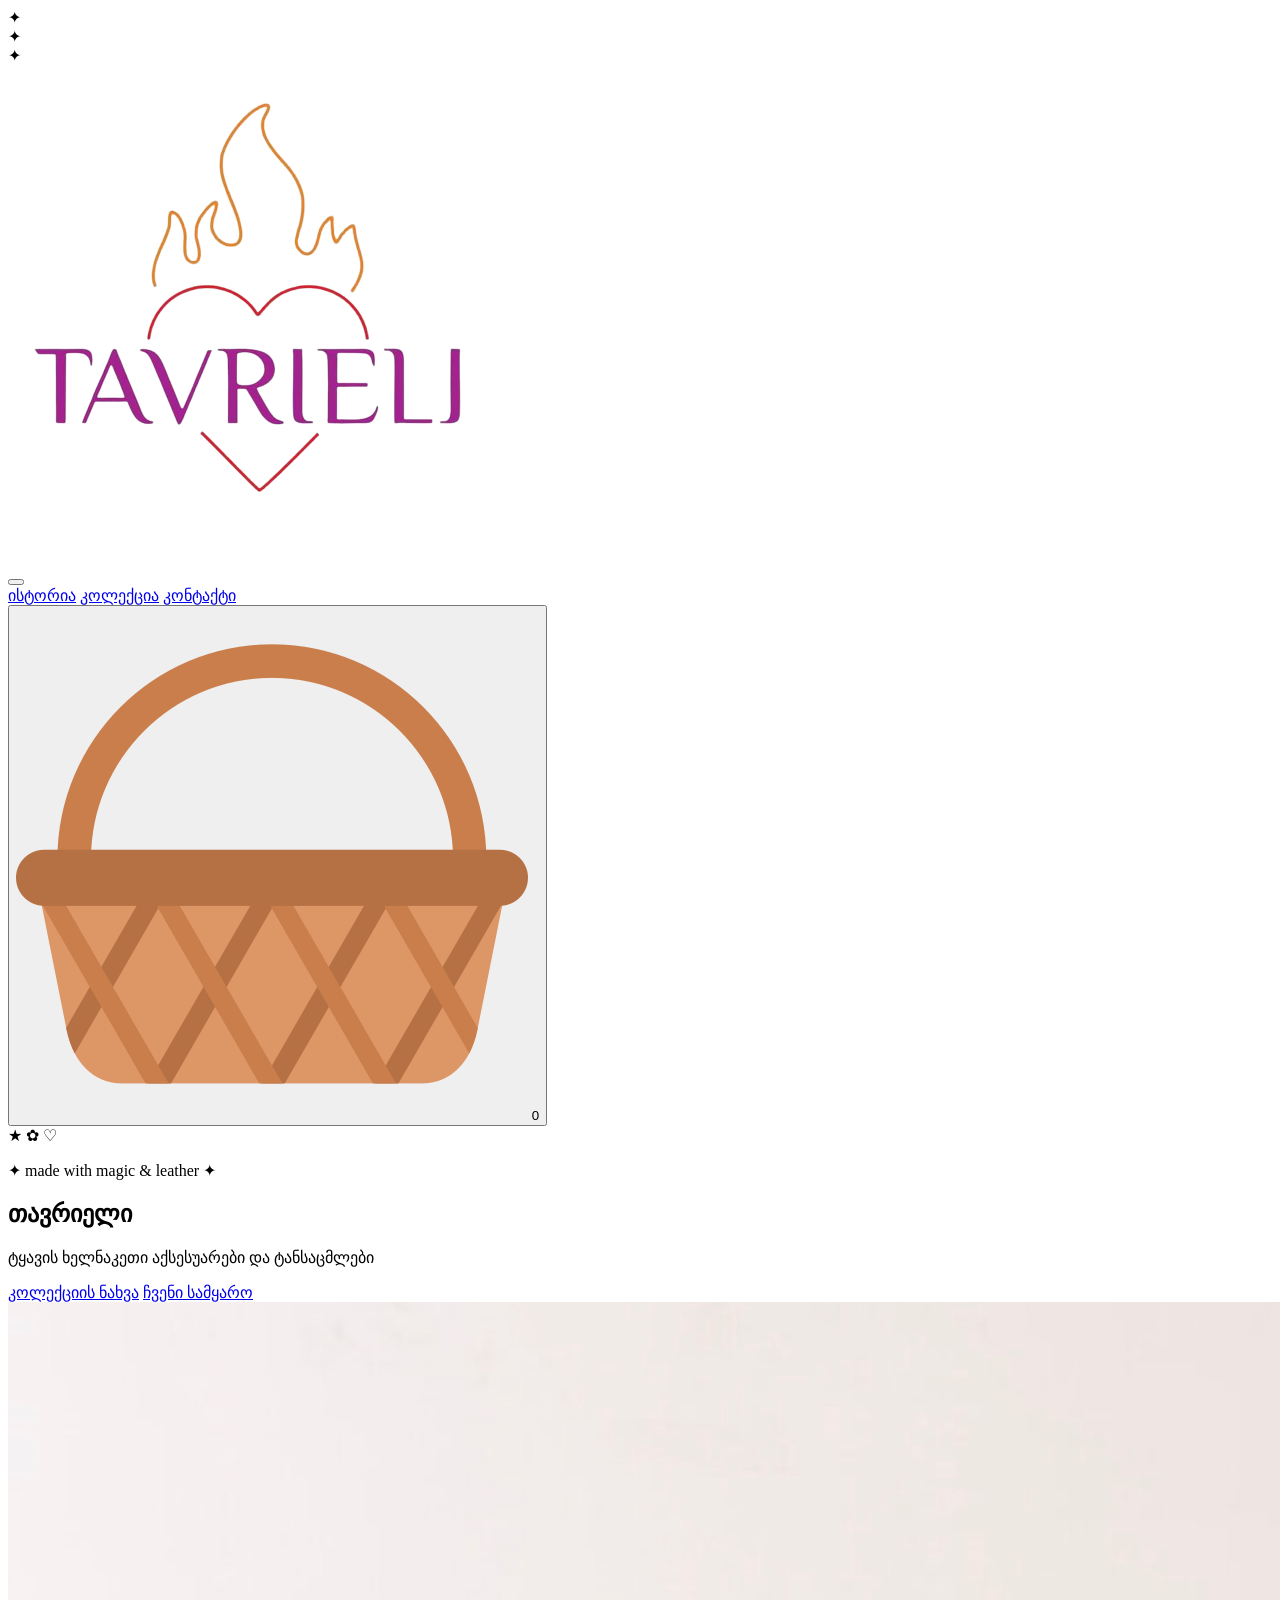
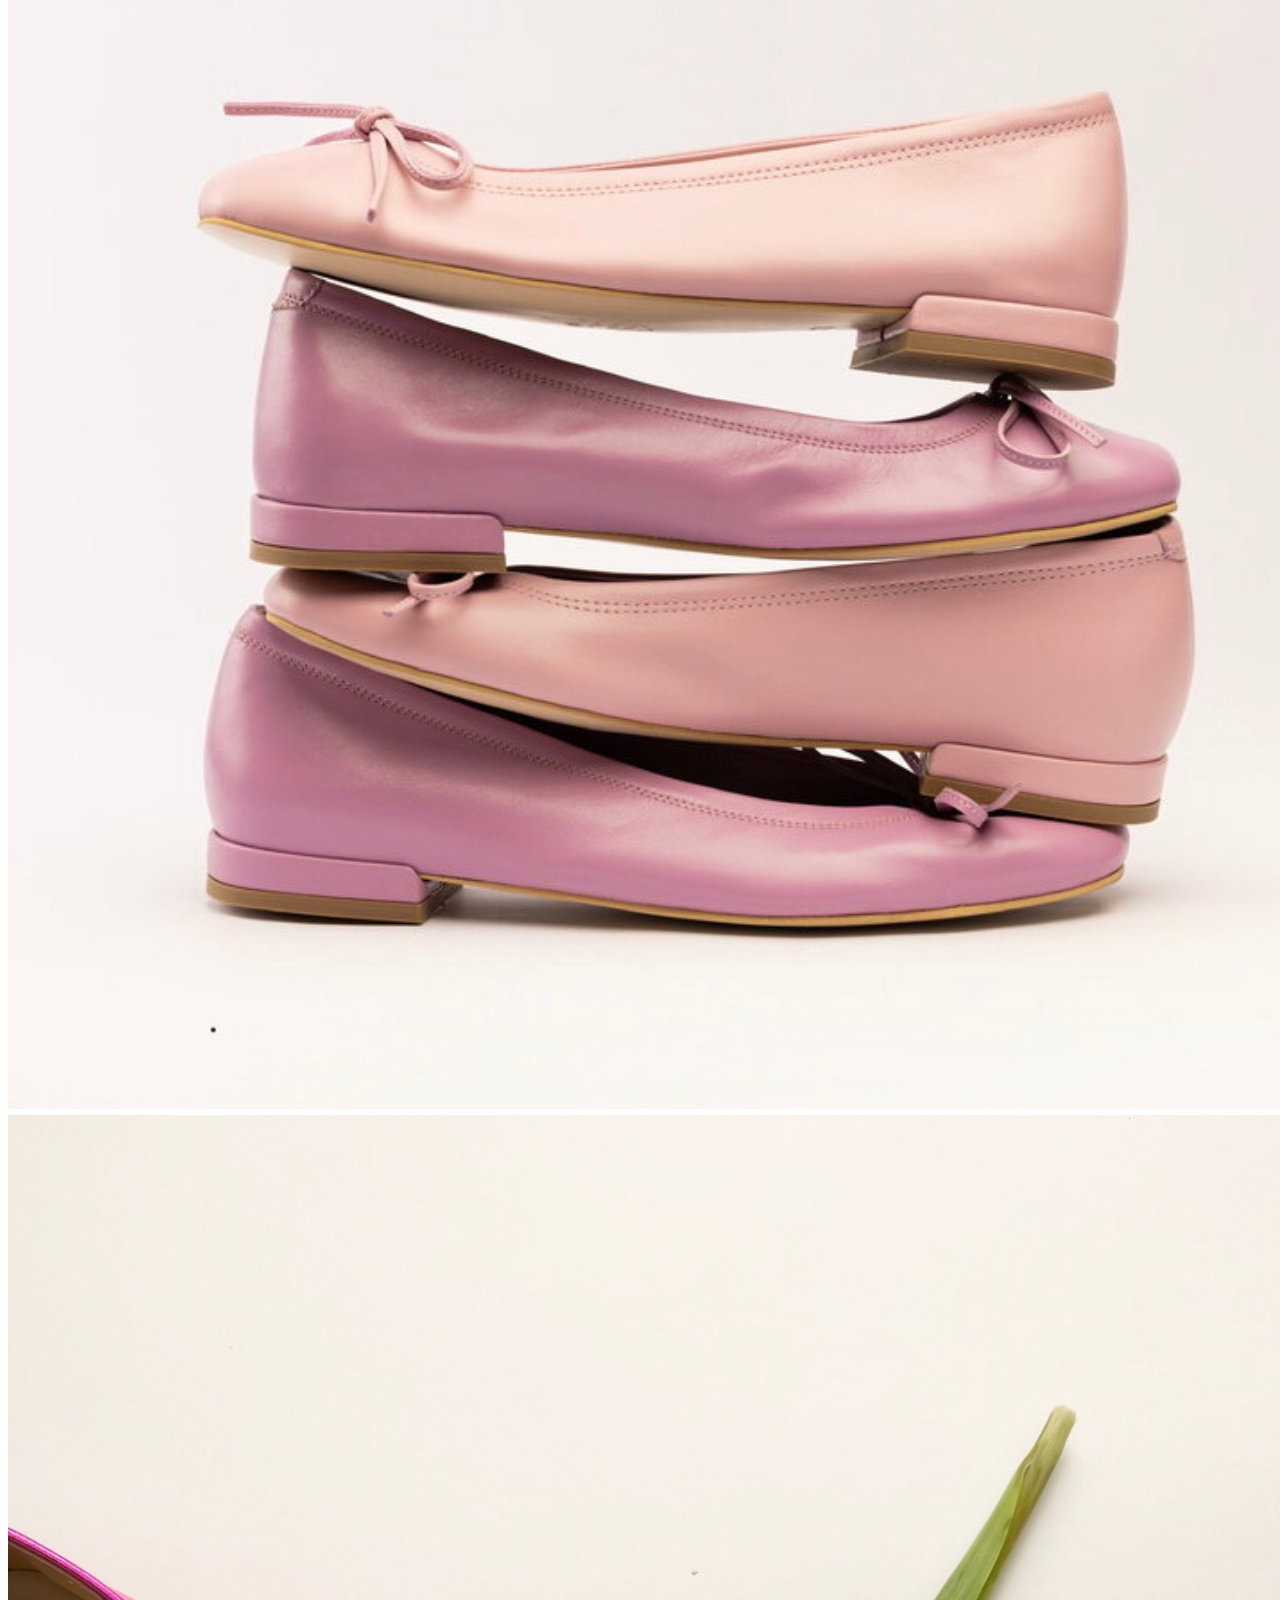
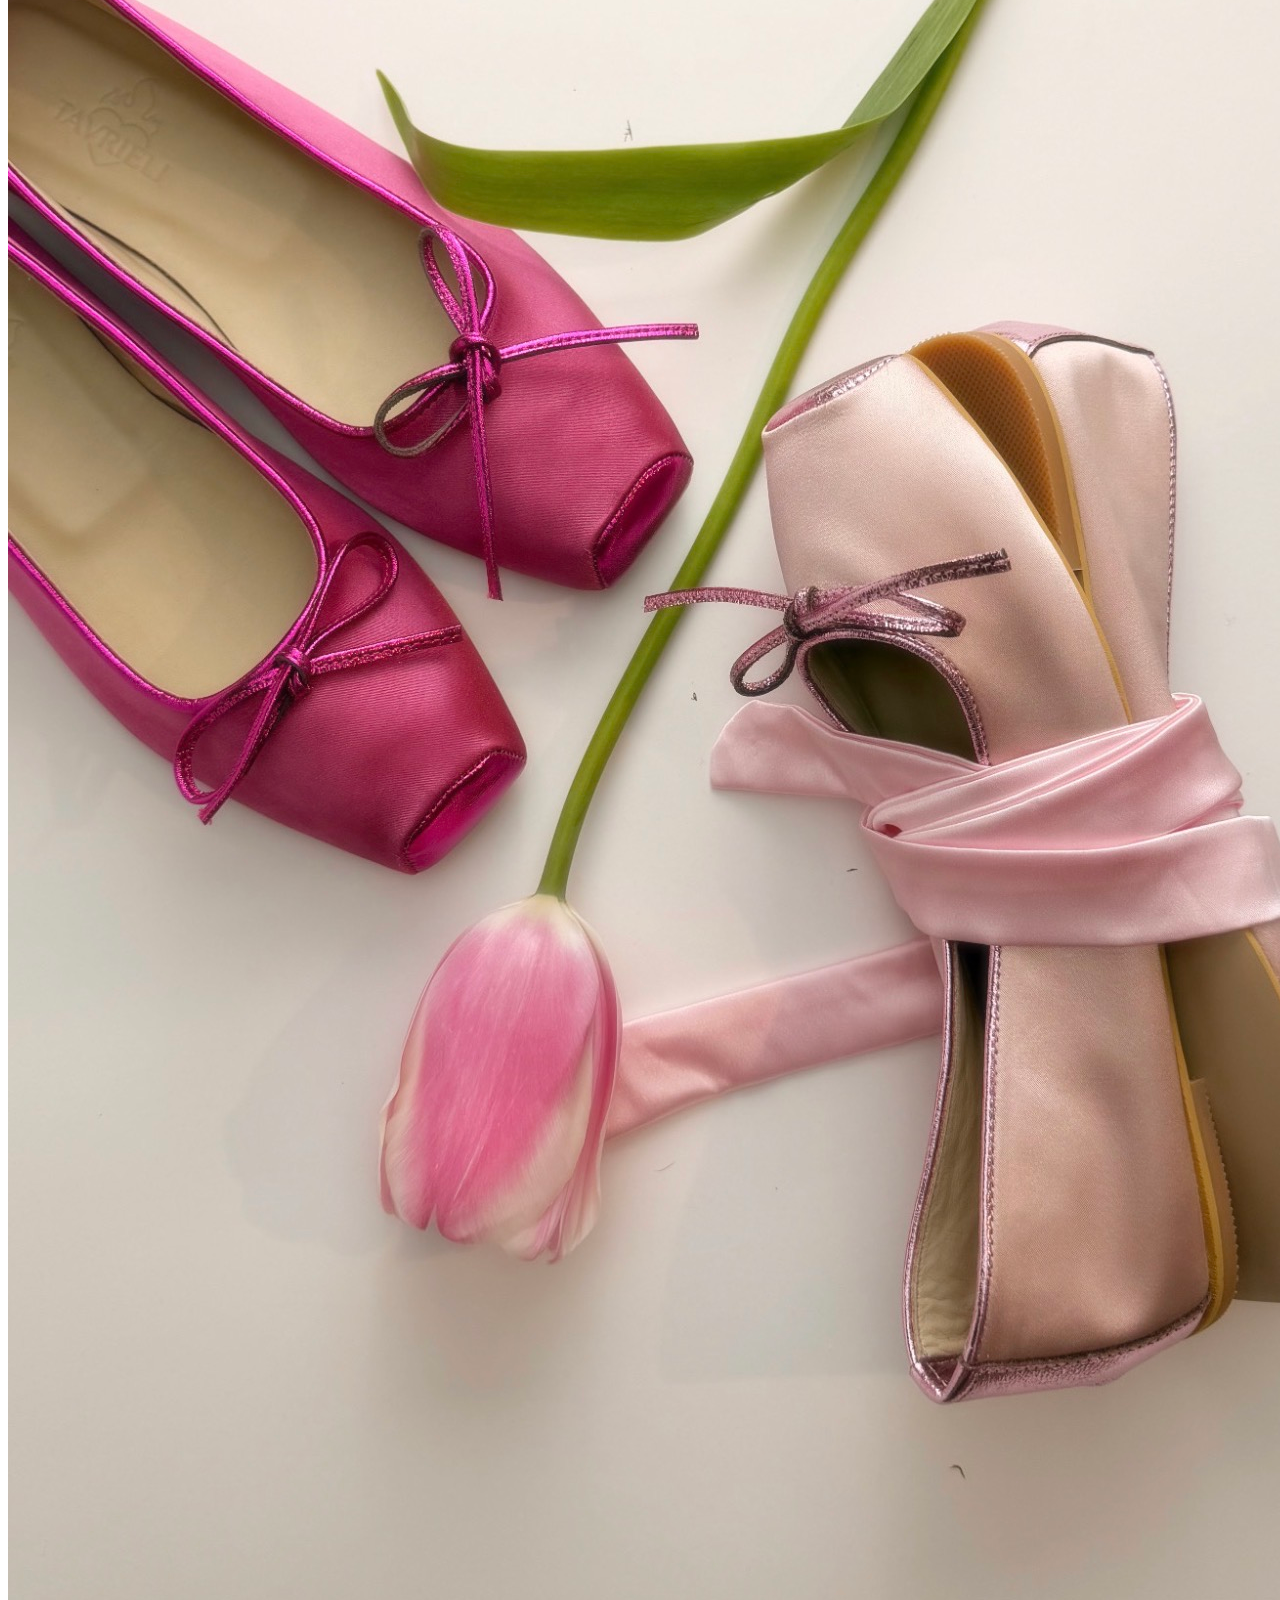
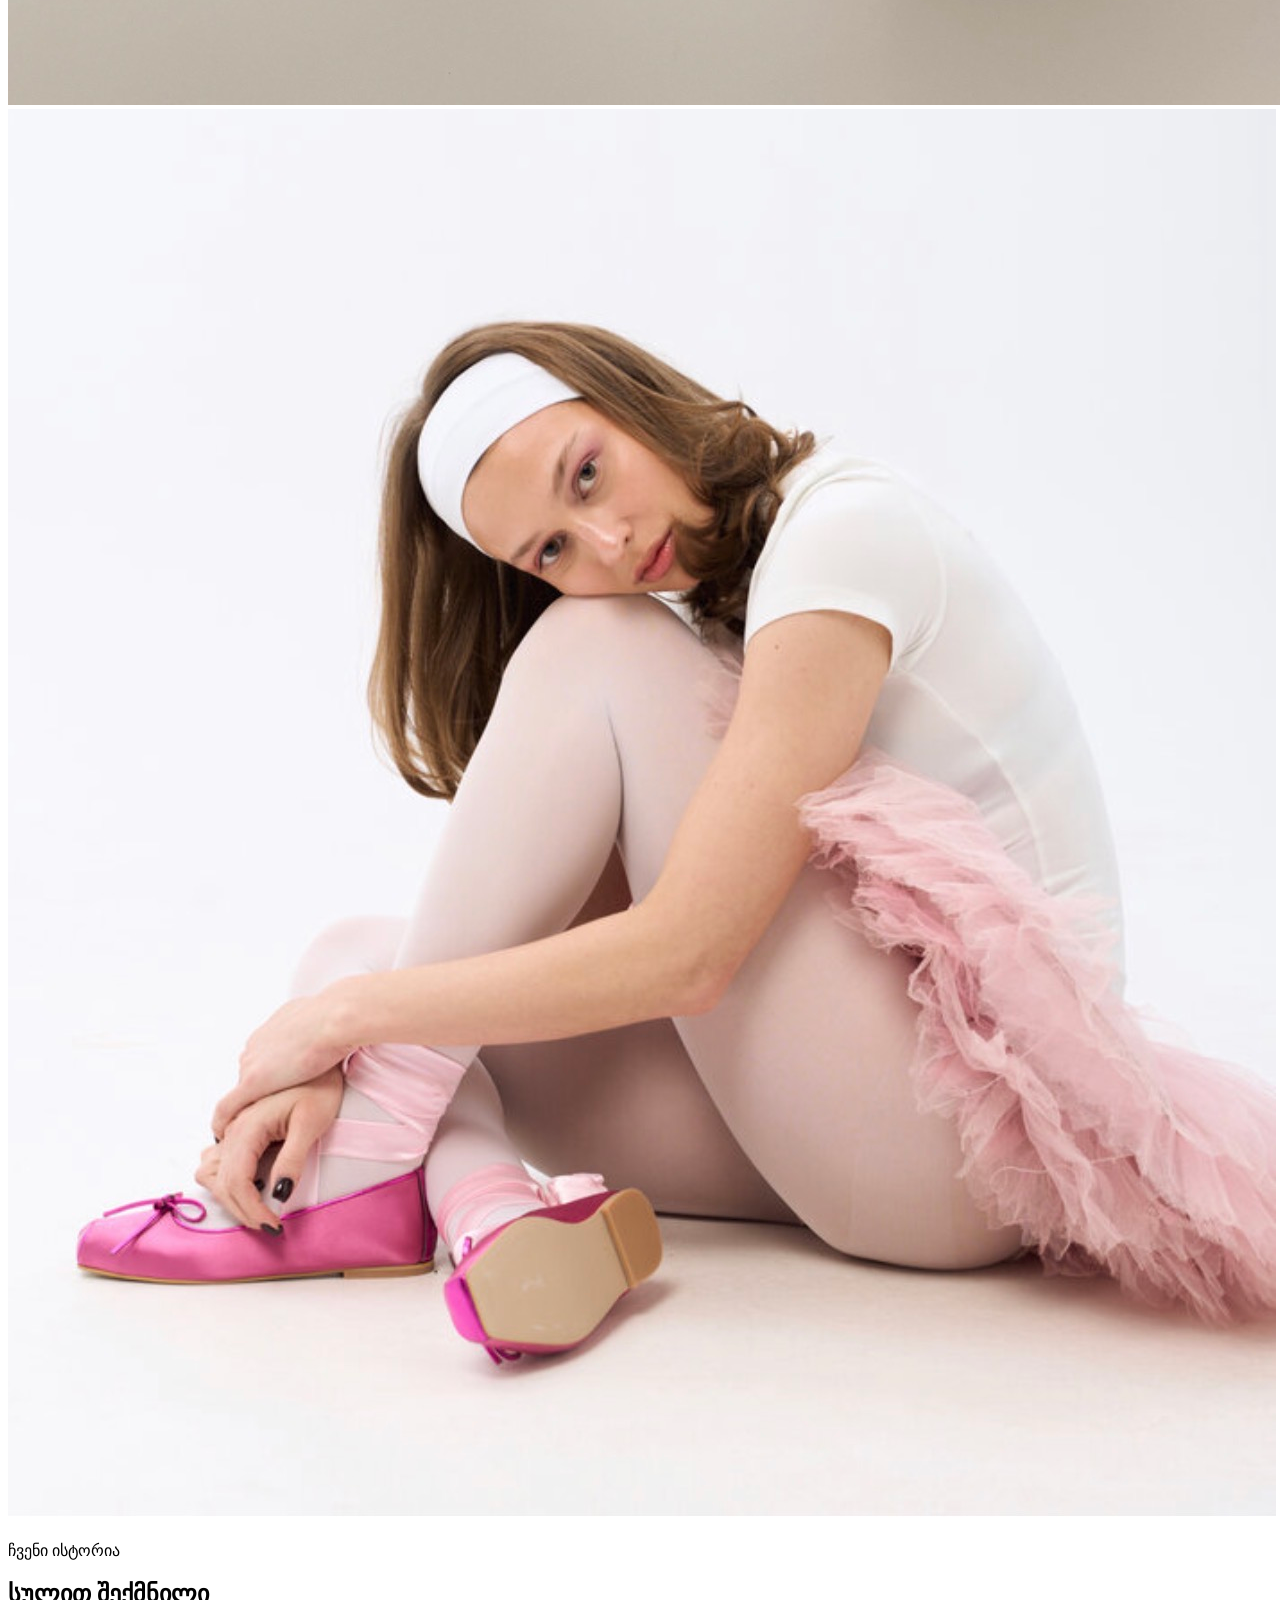
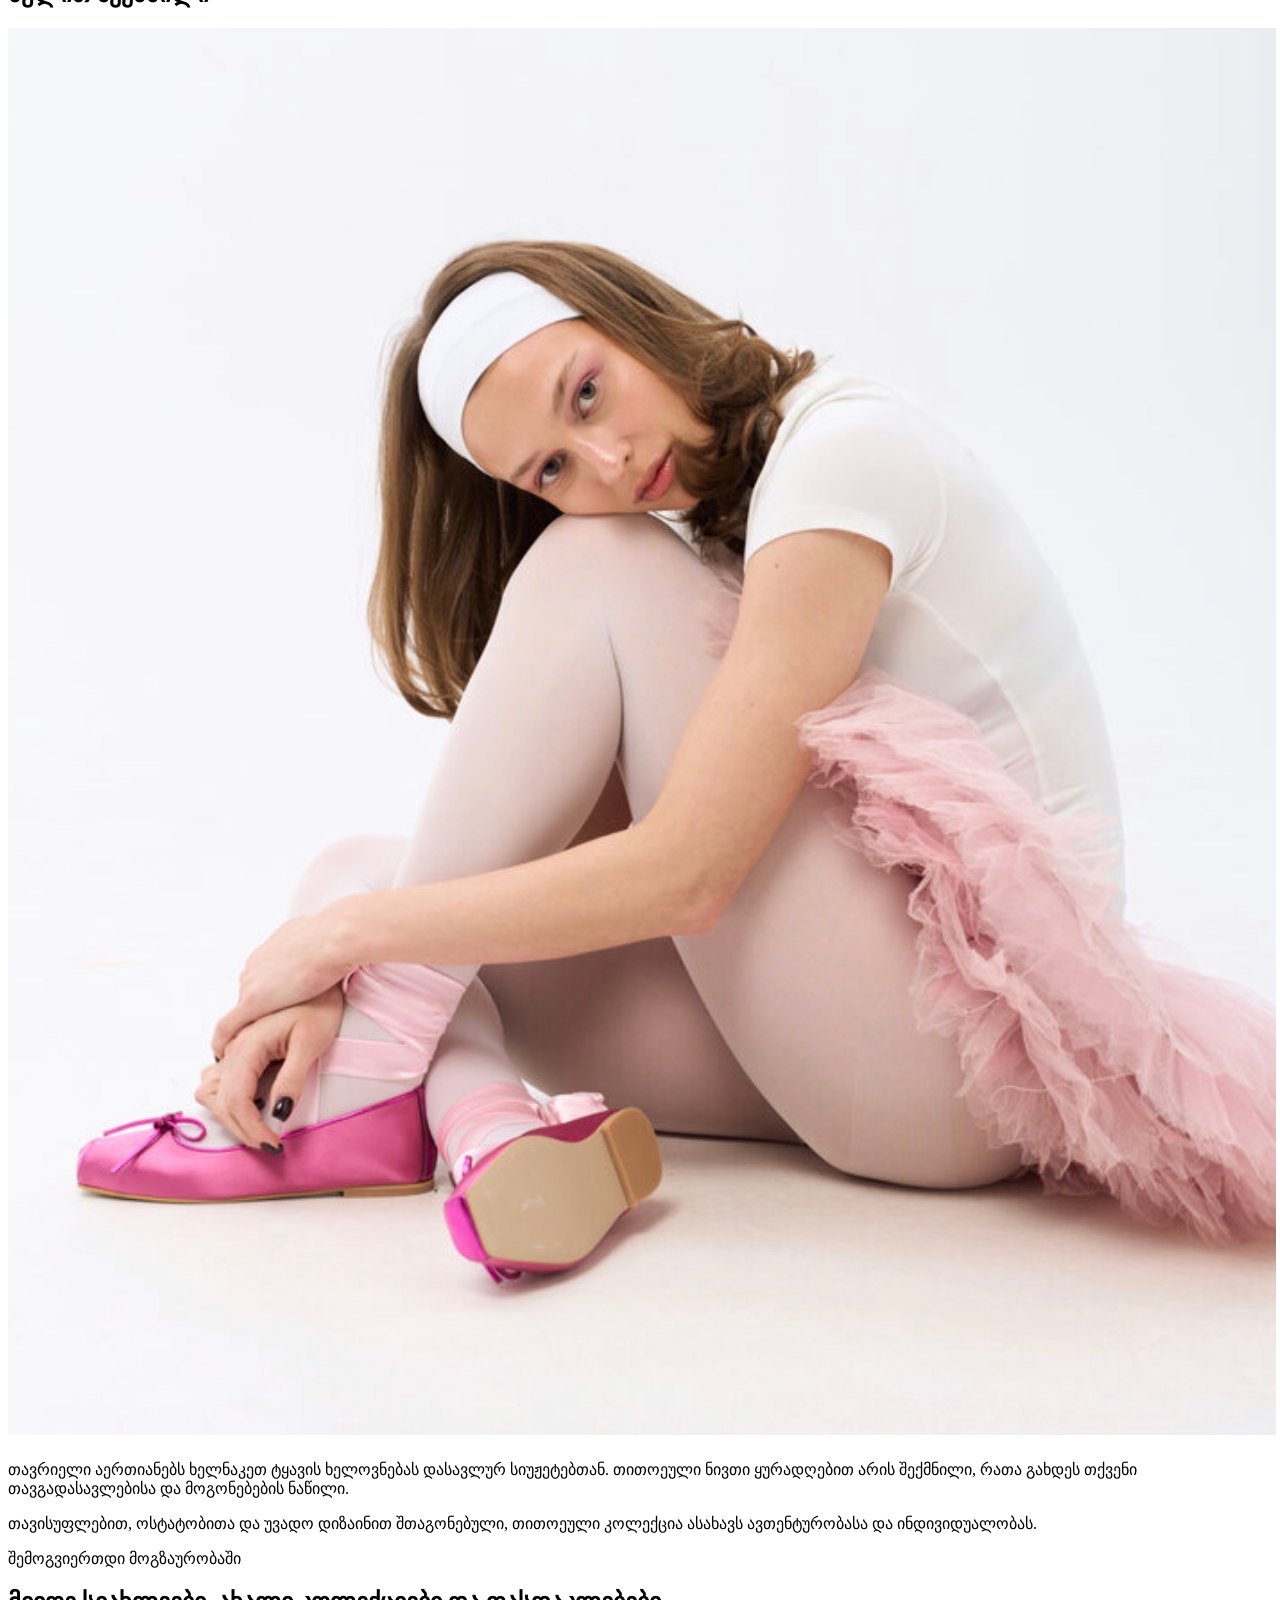
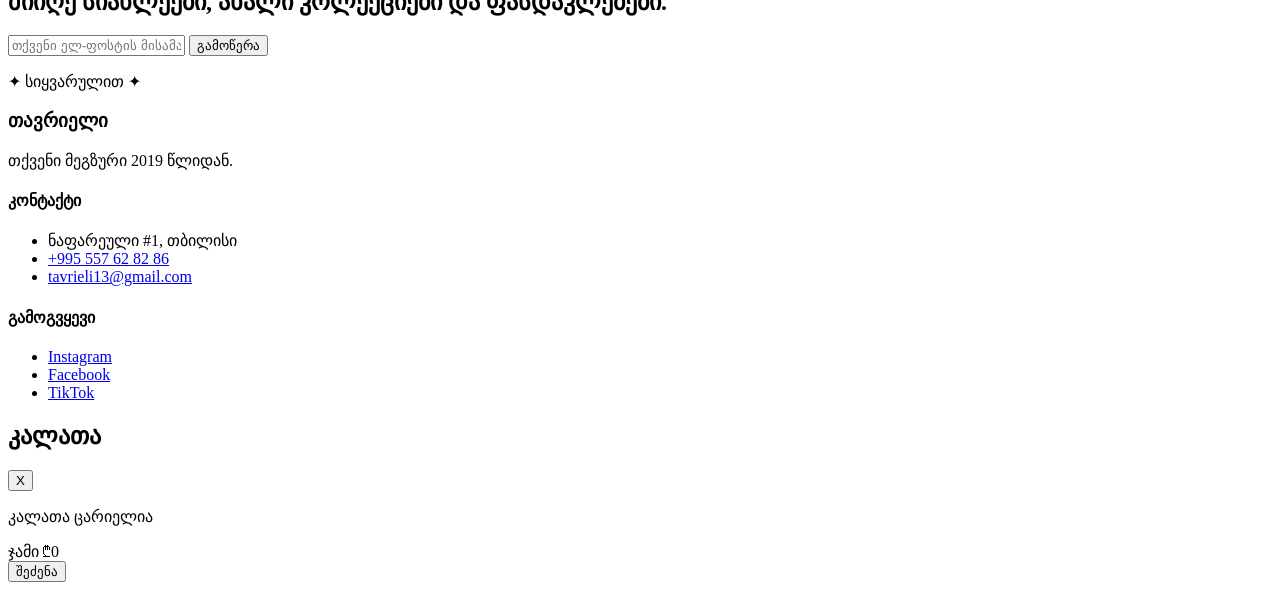
==== HTML/index.html @ 0505aa81 "Rename index.html to HTML/index.html" ====
<!DOCTYPE html>
<html lang="ka">
<head>
    <meta charset="UTF-8"/>
    <meta name="viewport" content="width=device-width, initial-scale=1.0"/>
    <title>თავრიელი</title>
    <link rel="stylesheet" href="../CSS/style.css">
</head>

<body>
    <div class="floating-star star-1">✦</div>
    <div class="floating-star star-2">✦</div>
    <div class="floating-star star-3">✦</div>

    <header class="header">
         <div class="logo">
            <img src="../pictures/NDbq1fzKwtmNLoBOyUaHJtBnSU8gYW.png" >
        </div>

        <div class="nav-group">
            <button id="burgerisGilaki" class="burgerisGilaki"  aria-label="მენიუ">
                <span></span>
                <span></span>
                <span></span>
            </button>

            <nav class="nav" id="mainNav">
                <a href="#story">ისტორია</a>
                <a href="../HTML/collection.html">კოლექცია</a>
                <a href="#contact">კონტაქტი</a>
            </nav>

            <button class="kalatisGilaki" id="kalatisGilaki" aria-label="კალათა">
                <img src="../pictures/basket.png" alt="">
                <span class="kalatisRaodenoba" id="kalatisRaodenoba">0</span>
            </button>
        </div>
    </header>

    <section class="hero">
        <div class="hero-decoration">
            <span>★</span>
            <span>✿</span>
            <span>♡</span>
        </div>
        
        <div class="hero-content">
            <p class="hero-script">✦ made with magic & leather ✦</p>
            <h1>თავრიელი</h1>
            <p class="hero-text">ტყავის ხელნაკეთი აქსესუარები და ტანსაცმლები</p>

        <div class="hero-buttons">
        <a href="../HTML/collection.html" class="mTavariGilaki">კოლექციის ნახვა</a>
        <a href="#story" class="damatebitiGilaki">ჩვენი სამყარო</a>
     </div>
</div>

        <div class="hero-images">
            <div class="polaroid polaroid-1">
                <img src="../pictures/IMG_9094.jpeg">
            </div>
            <div class="polaroid polaroid-2">
                <img src="../pictures/IMG_9109.jpeg">
            </div>
            <div class="polaroid polaroid-3">
                <img src="../pictures/IMG_9093.jpeg">
            </div>
        </div>

    </section>

    <section class="story-section" id="story">
         <div class="section-title">
            <p>ჩვენი ისტორია</p>
            <h2>სულით შექმნილი</h2>
        </div>

        <div class="story-grid">
            <div class="story-image">
                <img src="../pictures/IMG_9093.jpeg">
            </div>

            <div class="story-content">
                <p>თავრიელი აერთიანებს ხელნაკეთ ტყავის ხელოვნებას დასავლურ სიუჟეტებთან. თითოეული ნივთი ყურადღებით არის
                    შექმნილი, რათა გახდეს თქვენი თავგადასავლებისა და მოგონებების ნაწილი.
                </p>
                <p>თავისუფლებით, ოსტატობითა და უვადო დიზაინით შთაგონებული, თითოეული კოლექცია ასახავს ავთენტურობასა და ინდივიდუალობას.</p>
            </div>
        </div>

    </section>
    <section id="contact" class="newsletter" >
        <div class="newsletter-content">
            <p>შემოგვიერთდი მოგზაურობაში</p>
            <h2>
                მიიღე სიახლეები, ახალი კოლექციები და ფასდაკლებები.
            </h2>
            <form>
                <input type="email" placeholder="თქვენი ელ-ფოსტის მისამართი">
                <button> გამოწერა </button> </form>
        </div>
    </section>

    <footer class="footer">
         <p class="footer-script">✦ სიყვარულით ✦</p>
         <h3>თავრიელი</h3>
         <p class="footer-tagline"> თქვენი მეგზური 2019 წლიდან.</p>

        <div class="footer-cols">
            <div class="footer-col">
                <h4>კონტაქტი</h4>
                <ul>
                    <li>ნაფარეული #1, თბილისი</li>
                    <li><a href="tel:+995557628286">+995 557 62 82 86</a></li>
                    <li><a href="mailto:tavrieli13@gmail.com">tavrieli13@gmail.com</a></li>
                </ul>
            </div>

            <div class="footer-col">
                <h4>გამოგვყევი</h4>
                <ul>
                    <li><a href="https://www.instagram.com/tavrieli_/">Instagram</a></li>
                    <li><a href="https://www.facebook.com/tavrieli/">Facebook</a></li>
                    <li><a href="https://www.tiktok.com/@tavrieli_">TikTok</a></li>
                </ul>
            </div>
        </div>
    </footer>

    <div class="kalatisFoni" id="kalatisFoni" hidden></div>
    <aside class="kalatisPaneli" id="kalatisPaneli" aria-hidden="true" aria-label="კალათა">
        <div class="kalatisTavi">
            <h2>კალათა</h2>
            <button class="dakhurvisGilaki" id="dakhurvisGilaki" aria-label="დახურვა">X</button>
        </div>

        <ul class="kalatisSia" id="kalatisSia"></ul>
        <p class="carieliKalata" id="carieliKalata">კალათა ცარიელია</p>

        <div class="kalatisJami">
            <div class="saerToJami">
                <span>ჯამი</span>
                <span id="jamisRaodenoba">₾0</span>
            </div>
            <button class="shedzenisGilaki">შეძენა</button>
        </div>
    </aside>

    <script src="../JS/menu.js"></script>
    <script src="../JS/script.js"></script>
</body>
</html>
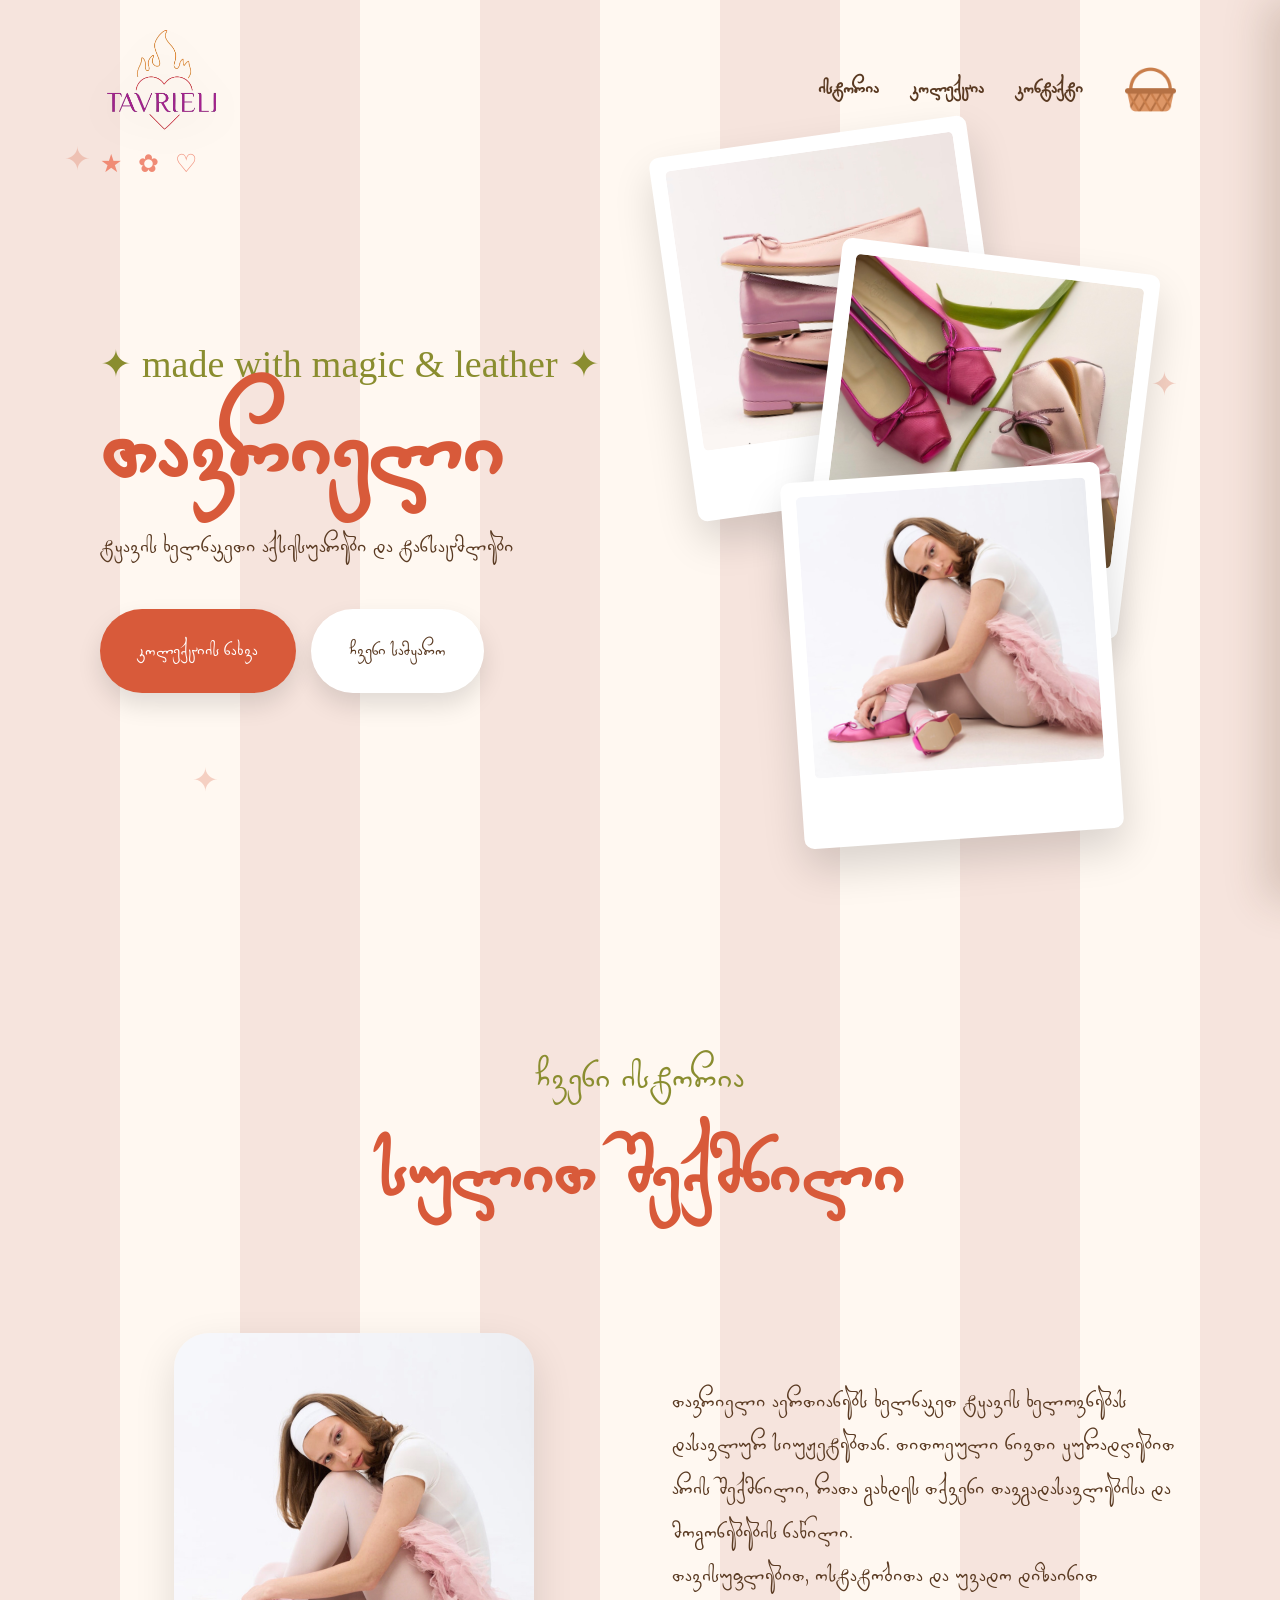
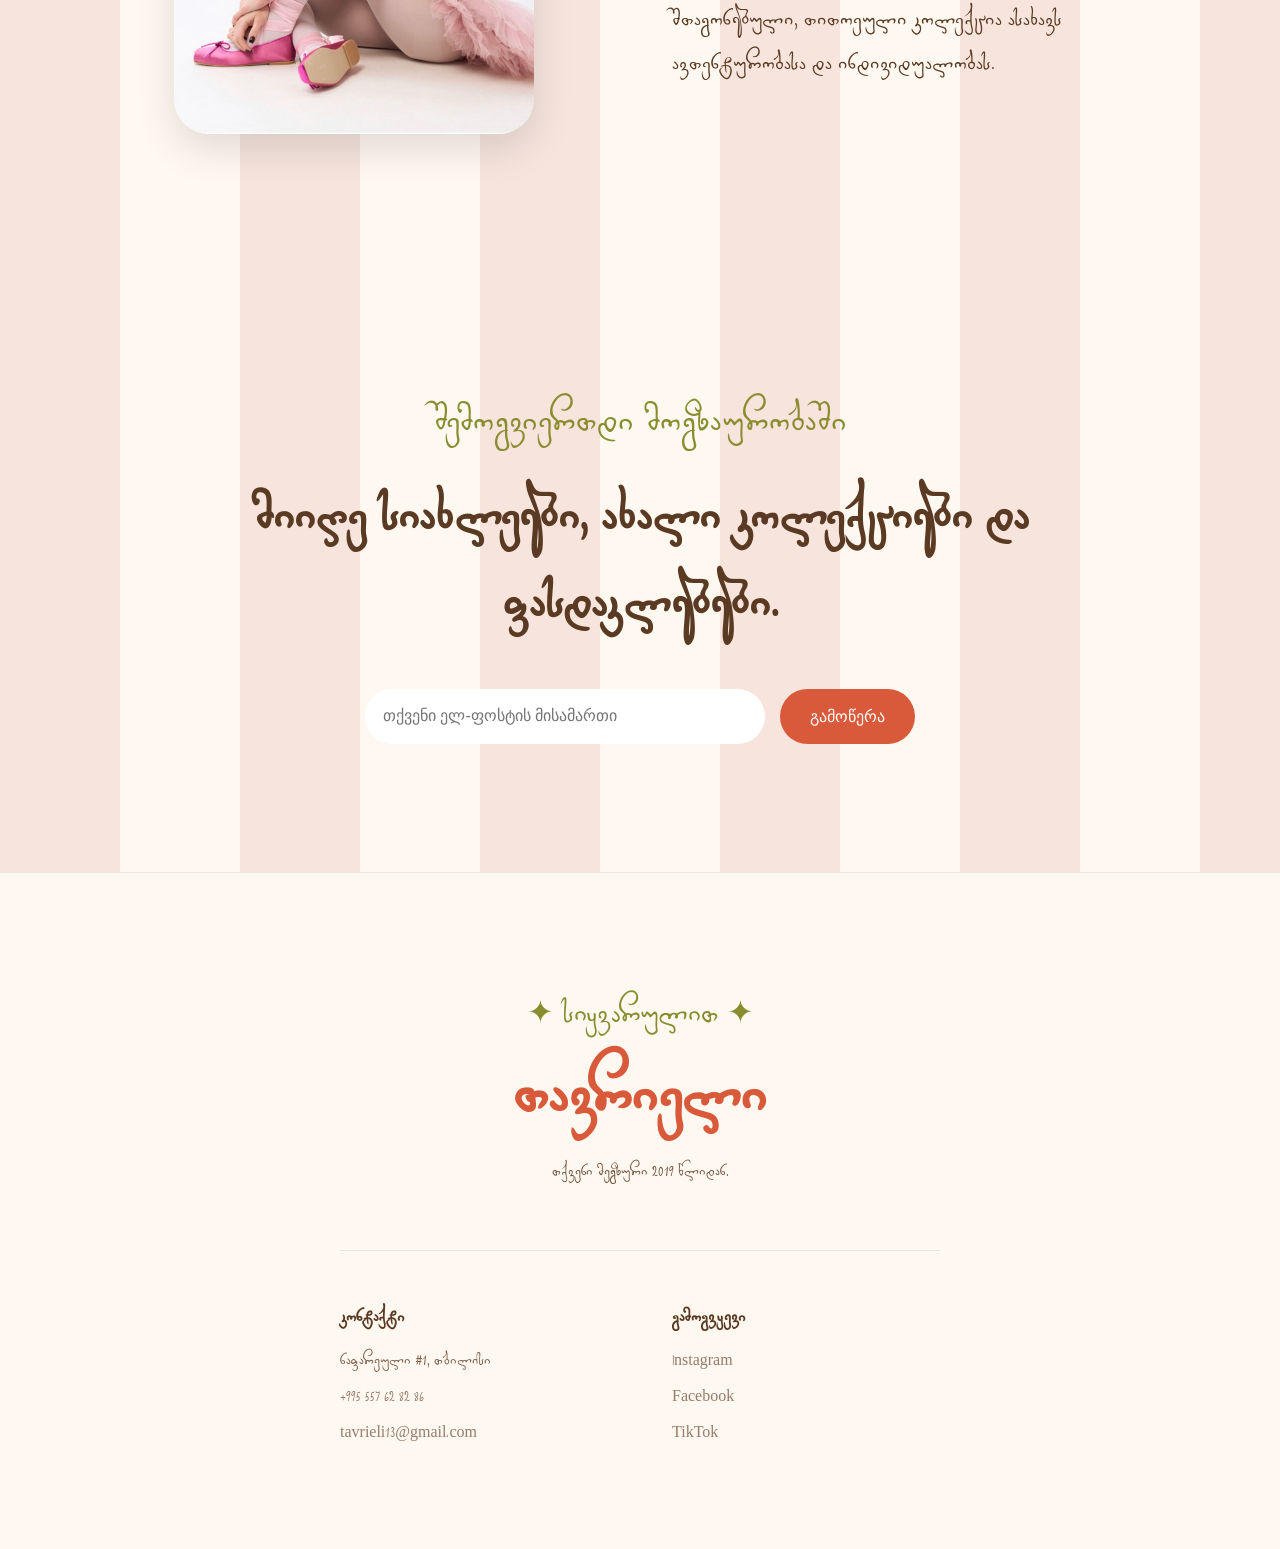
==== commit e5f75896: "Restore index.html structure and content Restored HTML structure and content in index.html." ====
--- a/HTML/index.html
+++ b/HTML/index.html
@@ -14,7 +14,9 @@
 
     <header class="header">
          <div class="logo">
+             <a href="../HTML/index.html"> 
             <img src="../pictures/NDbq1fzKwtmNLoBOyUaHJtBnSU8gYW.png" >
+             </a>
         </div>
 
         <div class="nav-group">
--- a/CSS/style.css
+++ b/CSS/style.css
@@ -0,0 +1,824 @@
+@font-face {
+    src: url('../dm-merab-kostava.ttf') format('truetype');
+    font-family: 'Merab Kostava';
+    font-display: swap;
+}
+
+:root {
+    --olive: #8A8D2F;
+    --brown: #5A3A22;
+    --section-pad: 128px 100px;
+    --coral: #F08B75;
+    --red: #D85A3A;
+    --cream: #FFF8F1;
+}
+
+* {
+    padding: 0;
+    margin: 0;
+    box-sizing: border-box;
+}
+
+html {
+    background: var(--cream);
+    scroll-behavior: smooth;
+}
+
+body {
+    color: var(--brown);
+    font-family: 'Merab Kostava', serif;
+    min-height: 900px;
+    background: repeating-linear-gradient(
+        90deg,
+        #F6E4DD 0px,
+        #F6E4DD 120px,
+        #FFF8F1 120px,
+        #FFF8F1 240px
+    );
+    overflow-x: hidden;
+    position: relative;
+}
+
+body::before {
+    pointer-events: none;
+    background:
+        radial-gradient(circle at 20% 20%, rgba(240,139,117,.15), transparent 250px),
+        radial-gradient(circle at 80% 70%, rgba(184,194,139,.15), transparent 250px);
+    inset: 0;
+    content: "";
+    z-index: -1;
+    position: fixed;
+}
+
+.header {
+    padding: 20px 100px;
+    display: flex;
+    justify-content: space-between;
+    position: fixed;
+    top: 0;
+    width: 100%;
+    z-index: 999;
+    left: 0;
+    align-items: center;
+    transition:0.3s;
+}
+
+.header > * {
+    position: relative;
+}
+
+.header.scrolled {
+    backdrop-filter: blur(12px);
+    background: rgba(255, 248, 241, .85);
+}
+
+.logo {
+    align-items: center;
+    z-index: 1000;
+    display: flex;
+    position: relative;
+}
+
+.logo img {
+    transition: all 0.35s ease;
+    height: auto;
+    filter: drop-shadow(0 8px 20px rgba(0,0,0,0.12));
+    width: 128px;
+    object-fit: contain;
+}
+
+.logo img:hover {
+    transform: translateY(-3px) scale(1.04);
+}
+
+.nav-group {
+    gap: 38px;
+    align-items: center;
+    display: flex;
+}
+
+.nav {
+    display: flex;
+    gap: 32px;
+}
+
+.nav a {
+    font-size: 19px;
+    color: var(--brown);
+    text-decoration: none;
+    font-weight: 600;
+    transition: 0.3s;
+}
+
+.nav a:hover {
+    color: var(--red);
+}
+
+.kalatisGilaki {
+    transition: transform 0.3s ease;
+    background: none;
+    border: none;
+    line-height: 0;
+    cursor: pointer;
+    position: relative;
+    padding: 4px;
+}
+
+.kalatisGilaki:hover {
+    transform: translateY(-2px) scale(1.05);
+}
+
+.kalatisGilaki img {
+    width: 51px;
+    height: auto;
+}
+
+.kalatisRaodenoba {
+    color: white;
+    top: -4px;
+    height: 20px;
+    border-radius: 999px;
+    font-size: 13px;
+    background: var(--red);
+    padding: 0 5px;
+    line-height: 20px;
+    min-width: 20px;
+    text-align: center;
+    display: none;
+    position: absolute;
+    font-weight: 700;
+    right: -4px;
+    font-family:'Merab Kostava', serif;
+}
+
+.burgerisGilaki {
+    height: 36px;
+    background: none;
+    border: none;
+    display: none;
+    width: 36px;
+    justify-content: center;
+    flex-direction: column;
+    gap: 5px;
+    align-items: center;
+    padding: 6px;
+}
+
+.burgerisGilaki span {
+    height: 2px;
+    background: var(--brown);
+    display: block;
+    width: 24px;
+    border-radius: 2px;
+}
+
+.hero {
+    min-height: 900px;
+    padding: 135px 100px 80px;
+    gap: 64px;
+    position: relative;
+    align-items: center;
+    display: grid;
+    grid-template-columns: 1fr 1fr;
+}
+
+.hero-decoration {
+    gap: 16px;
+    font-size: 25px;
+    color: var(--coral);
+    display: flex;
+    left: 100px;
+    pointer-events: none;
+    top: 144px;
+    position: absolute;
+}
+
+.hero-script {
+    font-family:'Merab Kostava';
+    margin-bottom: 10px;
+    font-size: 38px;
+    color: var(--olive);
+}
+
+.hero h1 {
+    font-family:'Merab Kostava',serif;
+    line-height: 0.9;
+    margin-bottom: 25px;
+    color: var(--red);
+    font-size: 102px;
+}
+
+.hero-text {
+    max-width: 550px;
+    font-size: 23px;
+    margin-bottom: 40px;
+    line-height: 1.8;
+}
+
+.hero-buttons {
+    flex-wrap: wrap;
+    gap: 15px;
+    display: flex;
+}
+
+.mTavariGilaki,
+.damatebitiGilaki {
+    padding: 26px 38px;
+    border-radius: 999px;
+    text-decoration: none;
+    font-size: 19px;
+    transition: 0.35s;
+    box-shadow: 0 12px 25px rgba(0,0,0,0.12);
+}
+
+.mTavariGilaki {
+    background: var(--red);
+    color: white;
+}
+
+.damatebitiGilaki {
+    color: var(--brown);
+    background: white;
+}
+
+.mTavariGilaki:hover,
+.damatebitiGilaki:hover {
+    transform: translateY(-5px) rotate(-2deg);
+}
+
+.hero-images {
+    height: 704px;
+    position: relative;
+}
+
+.polaroid {
+    background: white;
+    padding: 15px 15px 60px;
+    box-shadow: 0 20px 40px rgba(0,0,0,0.15);
+    transition: 0.4s;
+    position: absolute;
+    width: 320px;
+    border-radius: 10px;
+}
+
+.polaroid img {
+    width: 100%;
+    border-radius: 5px;
+    object-fit: cover;
+    height: 282px;
+}
+
+.polaroid:hover {
+    transform: scale(1.05);
+}
+
+.polaroid-1 {
+    left: 0;
+    top: 0;
+    rotate: -8deg;
+}
+.polaroid-2 {
+    top: 120px;
+    rotate:  7deg;
+    right: 40px;
+}
+.polaroid-3 {
+    bottom: 0;
+    left: 120px;
+    rotate: -4deg;
+}
+
+.story-section,
+.newsletter {
+    padding: var(--section-pad);
+}
+
+.section-title {
+    text-align: center;
+    margin-bottom: 90px;
+}
+
+.section-title p {
+    color: var(--olive);
+    font-family:'Merab Kostava';
+    font-size: 38px;
+}
+
+.section-title h2 {
+    font-size: 77px;
+    font-family:'Merab Kostava',serif;
+    color: var(--red);
+}
+
+.story-grid {
+    display: grid;
+    grid-template-columns: repeat(auto-fit, minmax(280px, 1fr));
+    align-items: center;
+    gap: 64px;
+}
+
+.story-image img {
+    border-radius: 35px;
+    max-width: 360px;
+    box-shadow: 0 15px 40px rgba(0,0,0,0.12);
+    display: block;
+    margin: 0 auto;
+    width: 100%;
+}
+
+.story-content {
+    line-height: 1.9;
+    font-size: 23px;
+}
+
+.newsletter {
+    text-align: center;
+}
+
+.newsletter-content {
+    max-width: 800px;
+    margin: auto;
+}
+
+.newsletter-content p {
+    font-size: 38px;
+    font-family:'Merab Kostava';
+    color: var(--olive);
+}
+
+.newsletter-content h2 {
+    margin: 20px 0 40px;
+    font-size: 51px;
+}
+
+.newsletter form {
+    gap: 15px;
+    display: flex;
+    flex-wrap: wrap;
+    justify-content: center;
+}
+
+.newsletter input {
+    font-size: 16px;
+    border-radius: 999px;
+    width: min(400px, 100%);
+    border: none;
+    padding: 18px;
+}
+
+.newsletter button {
+    cursor: pointer;
+    border: none;
+    font-size: 16px;
+    padding: 18px 30px;
+    background: var(--red);
+    border-radius: 999px;
+    color: white;
+}
+
+.footer {
+    border-top: 1px solid rgba(90, 58, 34, .1);
+    position: relative;
+    text-align: center;
+    padding: 115px 100px 51px;
+    background: var(--cream);
+}
+
+.footer-script {
+    font-size: 32px;
+    color: var(--olive);
+    margin-bottom: 24px;
+    font-family:'Merab Kostava';
+}
+
+.footer h3 {
+    color: var(--red);
+    line-height: 1;
+    margin-bottom: 28px;
+    font-size: 64px;
+    font-family:'Merab Kostava',serif;
+}
+
+.footer-tagline {
+    color: var(--brown);
+    max-width: 460px;
+    margin: 0 auto 64px;
+    font-size: 16px;
+    opacity: 0.85;
+}
+
+.footer-cols {
+    display: grid;
+    text-align: left;
+    border-top: 1px solid rgba(90, 58, 34, 0.12);
+    gap: 64px;
+    grid-template-columns: repeat(2, 1fr);
+    padding-top: 51px;
+    margin: 0 auto 51px;
+    max-width: 600px;
+}
+
+.footer-col h4 {
+    font-family:'Merab Kostava',serif;
+    font-size: 18.4px;
+    color: var(--brown);
+    margin-bottom: 14px;
+}
+
+.footer-col ul {
+    display: flex;
+    flex-direction: column;
+    gap: 8px;
+    list-style: none;
+}
+
+.footer-col li, .footer-col a {
+    color: var(--brown);
+    font-size: 16px;
+    opacity: 0.8;
+    transition: opacity 0.2s ease, color 0.2s ease;
+    text-decoration: none;
+    font-family:'Merab Kostava', serif;
+}
+
+.footer-col a:hover {
+    opacity: 1;
+    color: var(--red);
+}
+
+.floating-star {
+    font-size: 32px;
+    opacity: 0.25;
+    color: var(--red);
+    pointer-events: none;
+    position: fixed;
+}
+
+.star-1 {
+    left: 5%;
+    top: 15%;
+}
+.star-2 {
+    right: 8%;
+    top: 40%;
+}
+.star-3 {
+    left: 15%;
+    bottom: 10%;
+}
+
+.hero-content {
+    transform: translateY(40px);
+    margin-top: 54px;
+    opacity: 0;
+    transition: 1s;
+}
+
+.khiluli {
+    opacity: 1;
+    transform: translateY(0);
+}
+
+.kalatisFoni {
+    transition: opacity 0.3s ease;
+    position: fixed;
+    background: rgba(90, 58, 34, 0.4);
+    inset: 0;
+    opacity: 0;
+    z-index: 1000;
+}
+
+.kalatisFoni.open {
+    opacity: 1;
+}
+
+[hidden] {
+    display: none;
+}
+
+.kalatisPaneli {
+    height: 900px;
+    right: 0;
+    position: fixed;
+    top: 0;
+    background: var(--cream);
+    transform: translateX(100%);
+    display: flex;
+    width: min(380px, 1152px);
+    flex-direction: column;
+    z-index: 1001;
+    transition: transform 0.35s ease;
+    box-shadow: -15px 0 40px rgba(90, 58, 34, 0.2);
+}
+
+.kalatisPaneli.open {
+    transform: translateX(0);
+}
+
+.kalatisTavi {
+    display: flex;
+    border-bottom: 1px solid rgba(90, 58, 34, 0.12);
+    align-items: center;
+    justify-content: space-between;
+    padding: 24px;
+}
+
+.kalatisTavi h2 {
+    color: var(--red);
+    font-family:'Merab Kostava', serif;
+    font-size: 24px;
+}
+
+.dakhurvisGilaki {
+    line-height: 1;
+    font-size: 30px;
+    border: none;
+    color: var(--brown);
+    background: none;
+    cursor: pointer;
+}
+
+.kalatisSia {
+    overflow-y: auto;
+    padding: 18px 24px;
+    flex-direction: column;
+    display: flex;
+    flex: 1;
+    list-style: none;
+    gap: 16px;
+}
+
+.kalatisNivti {
+    display: flex;
+    justify-content: space-between;
+    padding-bottom: 16px;
+    border-bottom: 1px solid rgba(90, 58, 34, 0.1);
+    gap: 12px;
+    align-items: center;
+}
+
+.nivtisInpormacia {
+    flex-direction: column;
+    gap: 6px;
+    flex: 1;
+    display: flex;
+}
+
+.nivtisSakheli {
+    font-size: 18px;
+    font-weight: 700;
+    color: var(--brown);
+    font-family:'Merab Kostava', serif;
+}
+
+.nivtisFasi {
+    color: var(--olive);
+    font-size: 15px;
+}
+
+.raodenobisMartva {
+    gap: 6px;
+    margin-top: 4px;
+    display: inline-flex;
+    align-items: center;
+}
+
+.raodenobisGilaki {
+    border: 1.5px solid var(--brown);
+    background: transparent;
+    color: var(--brown);
+    font-size: 16px;
+    width: 26px;
+    border-radius: 50%;
+    height: 26px;
+    transition: all 0.2s ease;
+    line-height: 1;
+}
+
+.raodenobisGilaki:hover {
+    background: var(--red);
+    color: white;
+    border-color: var(--red);
+}
+
+.raodenoba {
+    min-width: 22px;
+    font-weight: 700;
+    text-align: center;
+    color: var(--brown);
+}
+
+.amocilebisGilaki {
+    border: none;
+    font-size: 24px;
+    background: none;
+    line-height: 1;
+    color: var(--red);
+    padding: 4px 8px;
+    cursor: pointer;
+}
+
+.carieliKalata {
+    text-align: center;
+    font-size: 17.6px;
+    padding: 50px 24px;
+    color: var(--olive);
+}
+
+.kalatisJami {
+    border-top: 1px solid rgba(90, 58, 34, 0.12);
+    padding: 22px 24px;
+}
+
+.saerToJami {
+    font-family:'Merab Kostava', serif;
+    justify-content: space-between;
+    margin-bottom: 16px;
+    font-size: 21px;
+    display: flex;
+    align-items: center;
+    color: var(--brown);
+}
+
+.saerToJami span:last-child {
+    color: var(--red);
+}
+
+.shedzenisGilaki {
+    font-family:'Merab Kostava', serif;
+    border-radius: 999px;
+    cursor: pointer;
+    color: white;
+    padding: 14px;
+    font-size: 17px;
+    background: var(--red);
+    width: 100%;
+    border: none;
+    transition: transform 0.3s ease;
+    font-weight: 700;
+}
+
+.shedzenisGilaki:hover {
+    transform: translateY(-2px);
+}
+
+@media (max-width: 900px) {
+    .hero {
+        padding-right: 40px;
+        padding-top: 230px;
+        grid-template-columns: 1fr;
+        padding-left: 40px;
+        text-align: center;
+    }
+
+    .hero h1 {
+        font-size: 64px;
+    }
+
+    .hero-content {
+        order: 1;
+    }
+
+    .hero-images {
+        height: 768px;
+        max-width: 500px;
+        width: 100%;
+        order: 2;
+        margin: 0 auto;
+    }
+
+    .hero-buttons {
+        justify-content: center;
+    }
+
+    .hero-text {
+        max-width: 100%;
+    }
+
+    .polaroid {
+        width: 448px;
+    }
+
+    .polaroid img {
+        height: 358px;
+    }
+
+    .story-grid {
+        grid-template-columns: 1fr;
+    }
+
+    .nav {
+        display: none;
+        width: 100%;
+        left: 0;
+        align-items: center;
+        box-shadow: 0 10px 25px rgba(90, 58, 34, .12);
+        position: absolute;
+        top: 100%;
+        background: rgba(255, 248, 241, .97);
+        gap: 18px;
+        padding: 22px 20px;
+        flex-direction: column;
+    }
+
+    .nav.open {
+        display: flex;
+    }
+
+    .nav a {
+        font-size: 18px;
+    }
+
+    .burgerisGilaki {
+        justify-self: center;
+        grid-column: 2;
+        display: flex;
+    }
+
+    .header {
+        align-items: center;
+        display: grid;
+        grid-template-columns: 120px auto 120px;
+        padding: 16px 16px;
+    }
+
+    .nav-group {
+        display: contents;
+    }
+
+    .logo {
+        justify-self: start;
+        grid-column: 1;
+    }
+
+    .logo img {
+        width: 100px;
+    }
+
+    .kalatisGilaki {
+        grid-column: 3;
+        justify-self: end;
+    }
+
+    .footer {
+        padding-bottom: 160px;
+    }
+}
+
+@media (max-width: 480px) {
+    .hero {
+        padding-right: 20px;
+        padding-left: 20px;
+    }
+
+    .hero h1 {
+        font-size: 48px;
+    }
+
+    .hero-images {
+        height: 460px;
+    }
+
+    .polaroid {
+        width: 230px;
+    }
+
+    .polaroid img {
+        height: 190px;
+    }
+
+    .polaroid-1 {
+        left: 0;
+        top: 0;
+    }
+
+    .polaroid-2 {
+        right: 0;
+        top: 90px;
+    }
+
+    .polaroid-3 {
+        bottom: 0;
+        left: 30px;
+    }
+
+    .newsletter form {
+        align-items: stretch;
+        flex-direction: column;
+    }
+
+    .newsletter input,
+    .newsletter button {
+        width: 100%;
+    }
+
+    .footer-cols {
+        gap: 32px;
+        grid-template-columns: 1fr;
+        text-align: center;
+    }
+
+    .footer-col ul {
+        align-items: center;
+    }
+}
